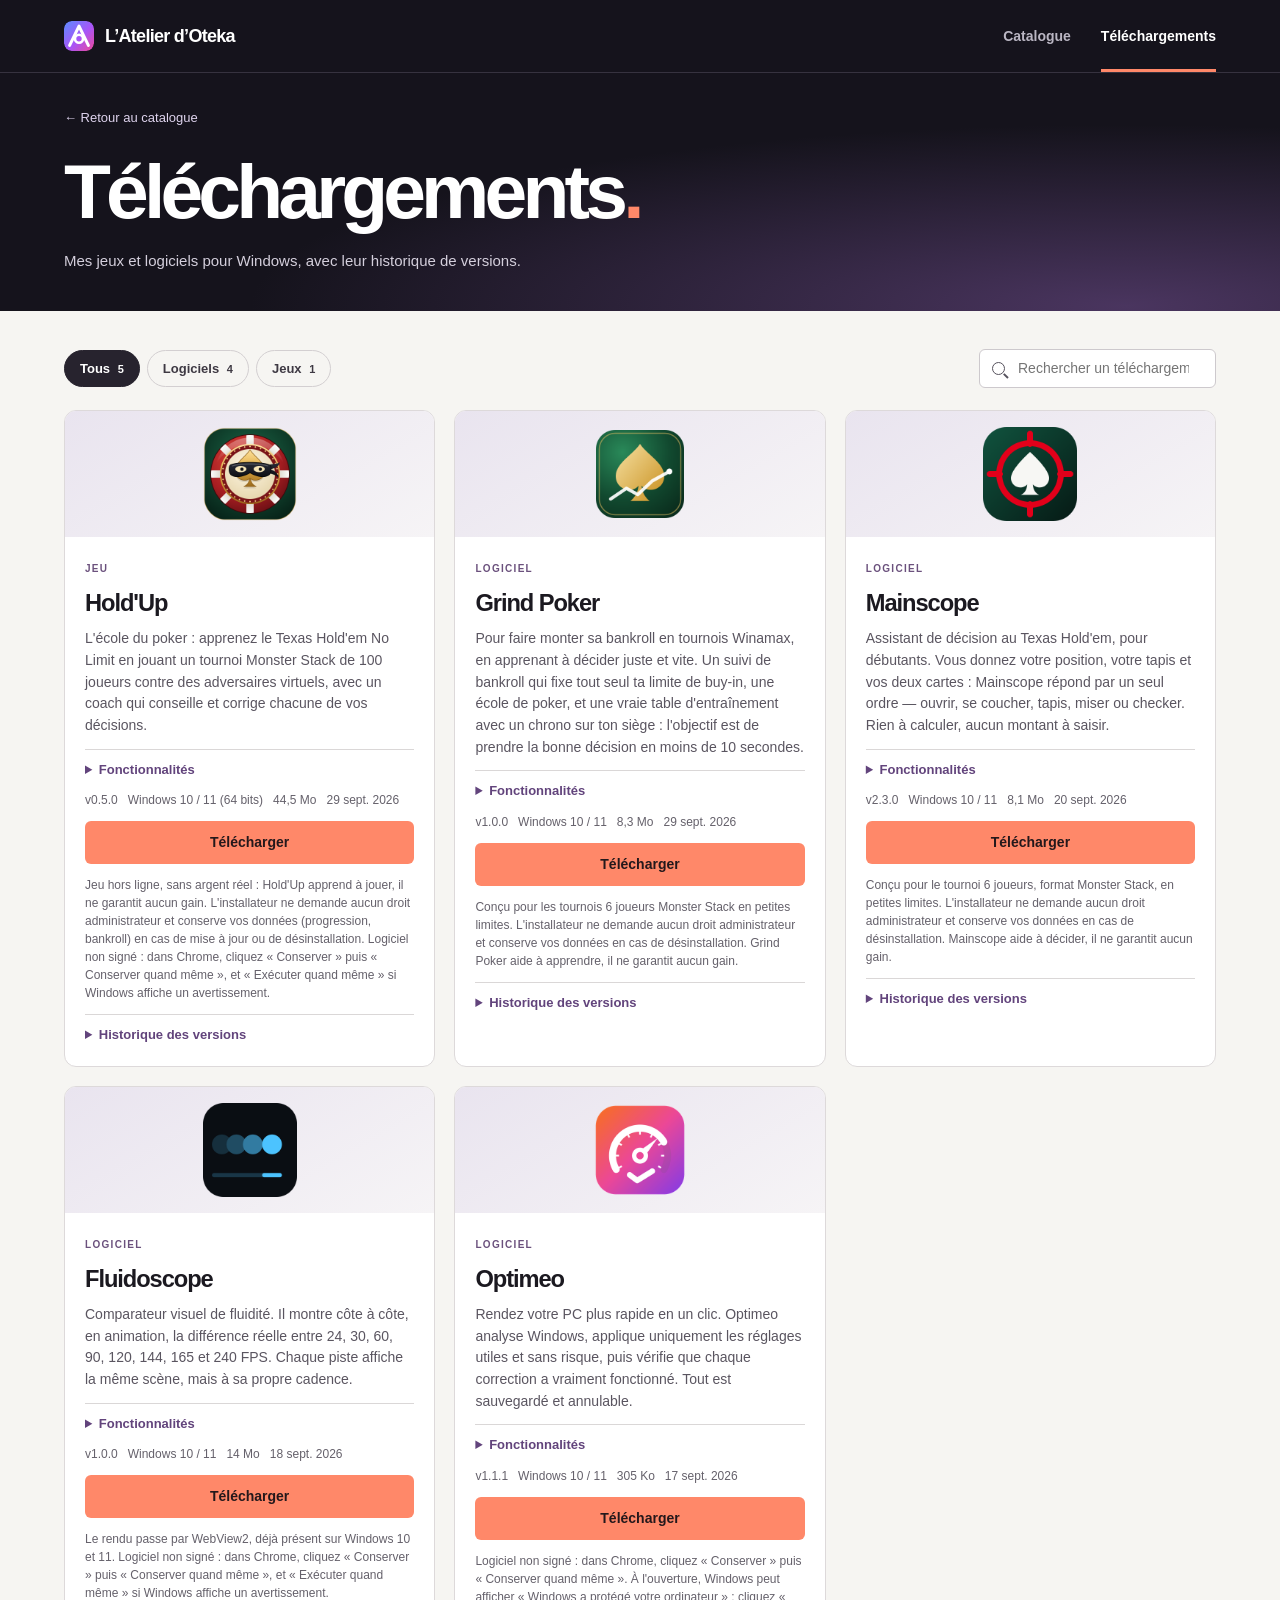
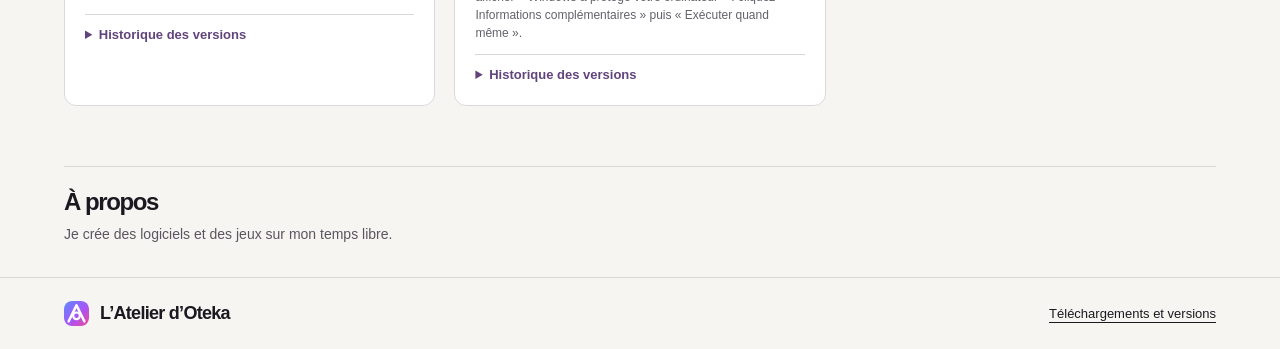
==== telechargements.html @ 525641d9 "Publier le catalogue de L’Atelier d’Oteka et la nouvelle page de téléchargements" ====
<!doctype html>
<html lang="fr">
<head>
  <meta charset="utf-8">
  <meta name="viewport" content="width=device-width,initial-scale=1">
  <meta name="description" content="Téléchargez les jeux et logiciels Windows de Franck et consultez leur historique.">
  <meta name="theme-color" content="#15131c">
  <link rel="icon" href="images/logo.svg">
  <link rel="stylesheet" href="css/atelier.css">
  <title>Téléchargements — L’Atelier d’Oteka</title>
</head>
<body><header class="top"><div class="wrap topline">
  <a class="brand" href="index.html"><img src="images/logo.svg" width="30" height="30" alt="">L’Atelier d’Oteka</a>
  <nav class="mainnav" aria-label="Navigation principale">
    <a href="index.html#catalogue">Catalogue</a>
    <a href="telechargements.html" aria-current="page">Téléchargements</a>
  </nav>
</div></header>
<main>
  <section class="download-hero"><div class="wrap"><a class="back" href="index.html#catalogue">← Retour au catalogue</a>
  <h1>Téléchargements<span class="dot">.</span></h1><p>Mes jeux et logiciels pour Windows, avec leur historique de versions.</p></div></section>
  <section class="wrap collection" id="creations" aria-label="Fichiers à télécharger">
    <div class="tools"><div class="filtres" role="group" aria-label="Filtrer par type">
          <button class="filtre actif" data-filtre="tous">Tous <span class="compteur" data-compteur="tous">0</span></button>
          <button class="filtre" data-filtre="logiciel">Logiciels <span class="compteur" data-compteur="logiciel">0</span></button>
          <button class="filtre" data-filtre="jeu">Jeux <span class="compteur" data-compteur="jeu">0</span></button>
        </div><label class="search"><span aria-hidden="true" class="lens"></span><input id="recherche" type="search" aria-label="Rechercher un téléchargement" placeholder="Rechercher un téléchargement"></label></div>
    <div id="grille" class="grille" aria-live="polite"></div><p id="vide" class="empty" hidden></p>
  </section><section class="wrap about" id="apropos"><h2>À propos</h2><p id="site-apropos"></p></section>
</main><footer><div class="wrap foot"><a class="brand" href="index.html"><img src="images/logo.svg" width="25" height="25" alt="">L’Atelier d’Oteka</a><a href="telechargements.html#creations">Téléchargements et versions</a></div></footer>
<script src="js/creations.js"></script><script src="js/app.js"></script></body></html>
---- css/atelier.css ----
:root {
  color-scheme: light;
  --paper: #f6f5f2;
  --ink: #1b1920;
  --muted: #65616b;
  --line: #dad7d7;
  --night: #15131c;
  --coral: #ff8869;
  --violet: #c7b3ff;
  --display: "Bahnschrift", "Arial", sans-serif;
  --sans: "Inter", "Segoe UI", sans-serif;
}
* { box-sizing: border-box }
html { scroll-behavior: smooth }
body { margin: 0; font: 16px/1.5 var(--sans); background: var(--paper); color: var(--ink) }
a { color: inherit }
button, input { font: inherit }
button, summary { cursor: pointer }
a:focus-visible, button:focus-visible, input:focus-visible, summary:focus-visible { outline: 3px solid #9976e9; outline-offset: 3px }
[hidden] { display: none !important }
.wrap { width: min(1240px, 90%); margin-inline: auto }
.top { color: #fff; background: var(--night); border-bottom: 1px solid #36323f }
.topline, .foot, .sectionhead, .tools, .subrow { display: flex; justify-content: space-between; align-items: center; gap: 20px }
.topline { min-height: 72px }
.brand { display: inline-flex; align-items: center; gap: 11px; text-decoration: none; font-size: 18px; font-weight: 720; letter-spacing: -.04em }
.brand img { border-radius: 8px }
.mainnav { display: flex; gap: 30px; align-self: stretch }
.mainnav a { position: relative; display: grid; place-items: center; font-size: 14px; font-weight: 550; text-decoration: none; color: #bab6c3 }
.mainnav a[aria-current], .mainnav a:hover { color: #fff }
.mainnav a[aria-current]::after { content: ""; position: absolute; left: 0; right: 0; bottom: 0; height: 3px; background: var(--coral) }
.hero { position: relative; isolation: isolate; overflow: hidden; background: #191522; color: #fff }
.hero-art { position: absolute; inset: 0 0 0 39%; z-index: -1; background: linear-gradient(90deg,#191522 0%,transparent 30%), url("../images/studio.jpg") center 53% / cover no-repeat }
.hero-inner { display: flex; align-items: center; min-height: clamp(365px,31vw,475px); padding-block: 34px 38px }
.hero-copy { position: relative }
.kicker, .meta, .badge, .device { font-size: 11px; font-weight: 700; letter-spacing: .12em; text-transform: uppercase }
.kicker { margin: 0 0 20px; display: flex; align-items: center; gap: 10px; color: #e0d8ec }
.kicker i { display: block; height: 2px; width: 26px; background: var(--coral) }
h1, h2, h3 { font-family: var(--display); margin: 0; line-height: 1.06 }
h1 { font-size: clamp(62px,6.4vw,102px); font-weight: 750; letter-spacing: -.063em }
h1 em { color: var(--violet); font-style: normal }
.intro, .download-hero p { color: #d4cfdc; line-height: 1.55; margin: 17px 0 22px; font-size: clamp(15px,1.1vw,18px) }
.action, .bouton { display: inline-flex; align-items: center; justify-content: center; gap: 22px; background: var(--coral); color: #24181b; border-radius: 6px; text-decoration: none; padding: 11px 17px; font-size: 14px; font-weight: 700 }
.action span { font-size: 18px; line-height: 1 }
.action:hover, .bouton:hover { background: #ffac94 }
.collection { padding-block: clamp(30px,3vw,48px) 60px; scroll-margin-top: 12px }
h2 { font-size: clamp(32px,3vw,48px); letter-spacing: -.06em }
.dot { color: #c75338 }
.search { display: flex; align-items: center; padding: 0 12px; gap: 10px; min-height: 39px; border: 1px solid #cdc9cd; border-radius: 6px; background: #fff }
.search:focus-within { outline: 2px solid #7854ad }
.search input { padding: 8px 0; width: 185px; max-width: 100%; min-width: 0; border: 0; background: transparent; color: var(--ink); outline: none; font-size: 14px }
.lens { position: relative; width: 13px; height: 13px; border: 1.7px solid #56525d; border-radius: 50%; margin-right: 3px }
.lens::after { content: ""; position: absolute; right: -5px; bottom: -3px; width: 6px; height: 1.7px; background: #56525d; transform: rotate(45deg) }
.bar, .filtres, .devices { display: flex; align-items: center; gap: 7px; flex-wrap: wrap }
.bar { padding-block: 22px 18px; border-bottom: 1px solid var(--line) }
.bar button, .filtre, .devices button { color: #3e3943; border: 1px solid #d3cfd1; background: transparent; border-radius: 99px; padding: 8px 15px; font-size: 13px; font-weight: 600 }
button[aria-pressed="true"], .filtre.actif { background: #27232e; border-color: #27232e; color: white }
.bar button:hover, .filtre:hover, .devices button:hover { border-color: #766b80 }
.subrow { padding-block: 12px; color: var(--muted); font-size: 13px }
.subrow p { margin: 0 }
.devices span { margin-right: 3px }
.devices button { padding: 4px 10px; font-size: 12px; border-radius: 5px }
.cards, .grille { display: grid; grid-template-columns: repeat(3,minmax(0,1fr)); gap: clamp(14px,1.5vw,24px) }
article { background: #fff; border: 1px solid #ddd9da; border-radius: 12px; overflow: hidden; min-width: 0 }
.visual { position: relative; aspect-ratio: 2.28; overflow: hidden; isolation: isolate; background: var(--tint) }
.cover { display: block; width: 100%; height: 100%; object-fit: cover }
.device { position: absolute; left: 14px; top: 13px; background: rgba(19,17,24,.87); color: #fff; border: 1px solid #ffffff47; border-radius: 4px; padding: 3px 8px; letter-spacing: .055em; font-size: 10px }
.poster { display: grid; place-items: center; background: radial-gradient(ellipse at 68% 10%,#ffffff24,transparent 55%),var(--tint) }
.poster::before, .poster::after { content: ""; position: absolute; z-index: -1; height: 200%; aspect-ratio: 1; border: 1px solid #ffffff32; border-radius: 50%; transform: rotate(-20deg) scaleX(.7) }
.poster::before { right: 38%; bottom: -140%; box-shadow: 0 0 0 20px #ffffff0d,0 0 0 45px #ffffff0a }
.poster::after { left: 40%; top: -120%; box-shadow: 0 0 0 33px #ffffff0a }
.emblem { width: 27%; max-height: 82%; object-fit: contain; filter: drop-shadow(0 7px 11px #0004) }
.lettermark { font: 720 clamp(48px,5vw,83px)/1 var(--display); letter-spacing: -.08em; color: #fff9 }
.body, .carte__corps { padding: 18px 20px 21px }
.meta, .badge { color: #6b517d; font-size: 10px; letter-spacing: .13em }
h3 { font-size: clamp(23px,1.85vw,30px); letter-spacing: -.045em; margin-top: 6px }
.body p, .carte__desc, .about p { margin: 9px 0 0; color: #5a5560; font-size: 14px; line-height: 1.55 }
.body a { display: inline-block; margin-top: 12px; color: #5e4079; font-size: 13px; font-weight: 650; text-underline-offset: 3px }
.empty { padding: 26px; background: #fff; border: 1px dashed var(--line); border-radius: 8px; text-align: center }
footer { border-top: 1px solid var(--line) }
.foot { padding-block: 22px }
.foot > a:last-child { font-size: 13px; text-underline-offset: 4px }
.download-hero { background: radial-gradient(ellipse at 88% 98%,#4a355f,transparent 55%),var(--night); color: #fff; padding: 32px 0 38px }
.download-hero h1 { font-size: clamp(36px,6vw,80px); margin-top: 22px; overflow-wrap: anywhere }
.download-hero .dot { color: var(--coral) }
.download-hero p { margin-bottom: 0 }
.back { font-size: 13px; color: #ded3ed; text-decoration: none }
.back:hover { text-decoration: underline }
.tools { margin-bottom: 22px }
.compteur { margin-left: 4px; font-size: 11px }
.carte__image { display: block; width: 100%; height: 126px; object-fit: contain; padding: 16px; background: linear-gradient(150deg,#e9e4ef,#f6f4f6) }
.carte__corps > * + * { margin-top: 12px }
.carte__infos { display: flex; flex-wrap: wrap; gap: 4px 10px; color: var(--muted); font-size: 12px }
.bouton { width: 100% }
.carte__note { font-size: 12px; color: var(--muted) }
.features, .historique { border-top: 1px solid var(--line); padding-top: 10px; font-size: 13px }
summary { width: fit-content; color: #62447c; font-weight: 650 }
.carte__points, .historique__version ul { padding-left: 18px }
.historique__liste { list-style: none; padding: 0 }
.historique__entete { display: flex; justify-content: space-between; gap: 8px; margin: 12px 0 5px }
.about { border-top: 1px solid var(--line); padding: 22px 0 32px }
.about h2 { font-size: 24px }
@media (max-width: 890px) {
  .cards, .grille { grid-template-columns: repeat(2,minmax(0,1fr)) }
  .hero-art { left: 33% }
  .hero-inner { min-height: 345px }
}
@media (max-width: 620px) {
  .wrap { width: 91% }
  .topline { gap: 5px; min-height: 59px }
  .brand { font-size: 15px; gap: 7px }
  .brand img { width: 24px; height: 24px }
  .mainnav { gap: 11px }
  .mainnav a { font-size: 12px }
  .hero { display: flex; flex-direction: column }
  .hero-art { position: relative; inset: auto; order: 2; width: 100%; height: clamp(160px,44vw,230px); background: linear-gradient(180deg,#191522 0%,transparent 25%),url("../images/studio.jpg") center 52% / cover }
  .hero-inner { min-height: 0; padding: 28px 0 2px }
  h1 { font-size: clamp(49px,12.8vw,69px); line-height: .98 }
  .kicker { margin-bottom: 12px; font-size: 10px }
  .intro { font-size: 14px; margin: 13px 0 14px }
  .action { padding: 8px 13px; font-size: 13px }
  .collection { padding-block: 26px 36px }
  .sectionhead, .tools { flex-wrap: wrap; gap: 12px }
  .sectionhead .search, .tools .search { width: 100% }
  .search input { flex: 1 }
  .bar { gap: 6px; padding-block: 14px 12px }
  .bar button, .filtre { padding: 6px 11px; font-size: 12px }
  .subrow { gap: 5px; flex-wrap: wrap; font-size: 12px }
  .devices { gap: 5px }
  .devices button { padding: 4px 8px }
  .cards, .grille { grid-template-columns: 1fr }
  .body { padding: 14px 16px 17px }
  .foot { flex-wrap: wrap; gap: 10px }
}
@media (max-width: 355px) {
  .topline { flex-wrap: wrap; align-content: center; row-gap: 3px; padding: 8px 0 }
  .mainnav a { padding-block: 3px }
}
@media (prefers-reduced-motion: reduce) { html { scroll-behavior: auto } }
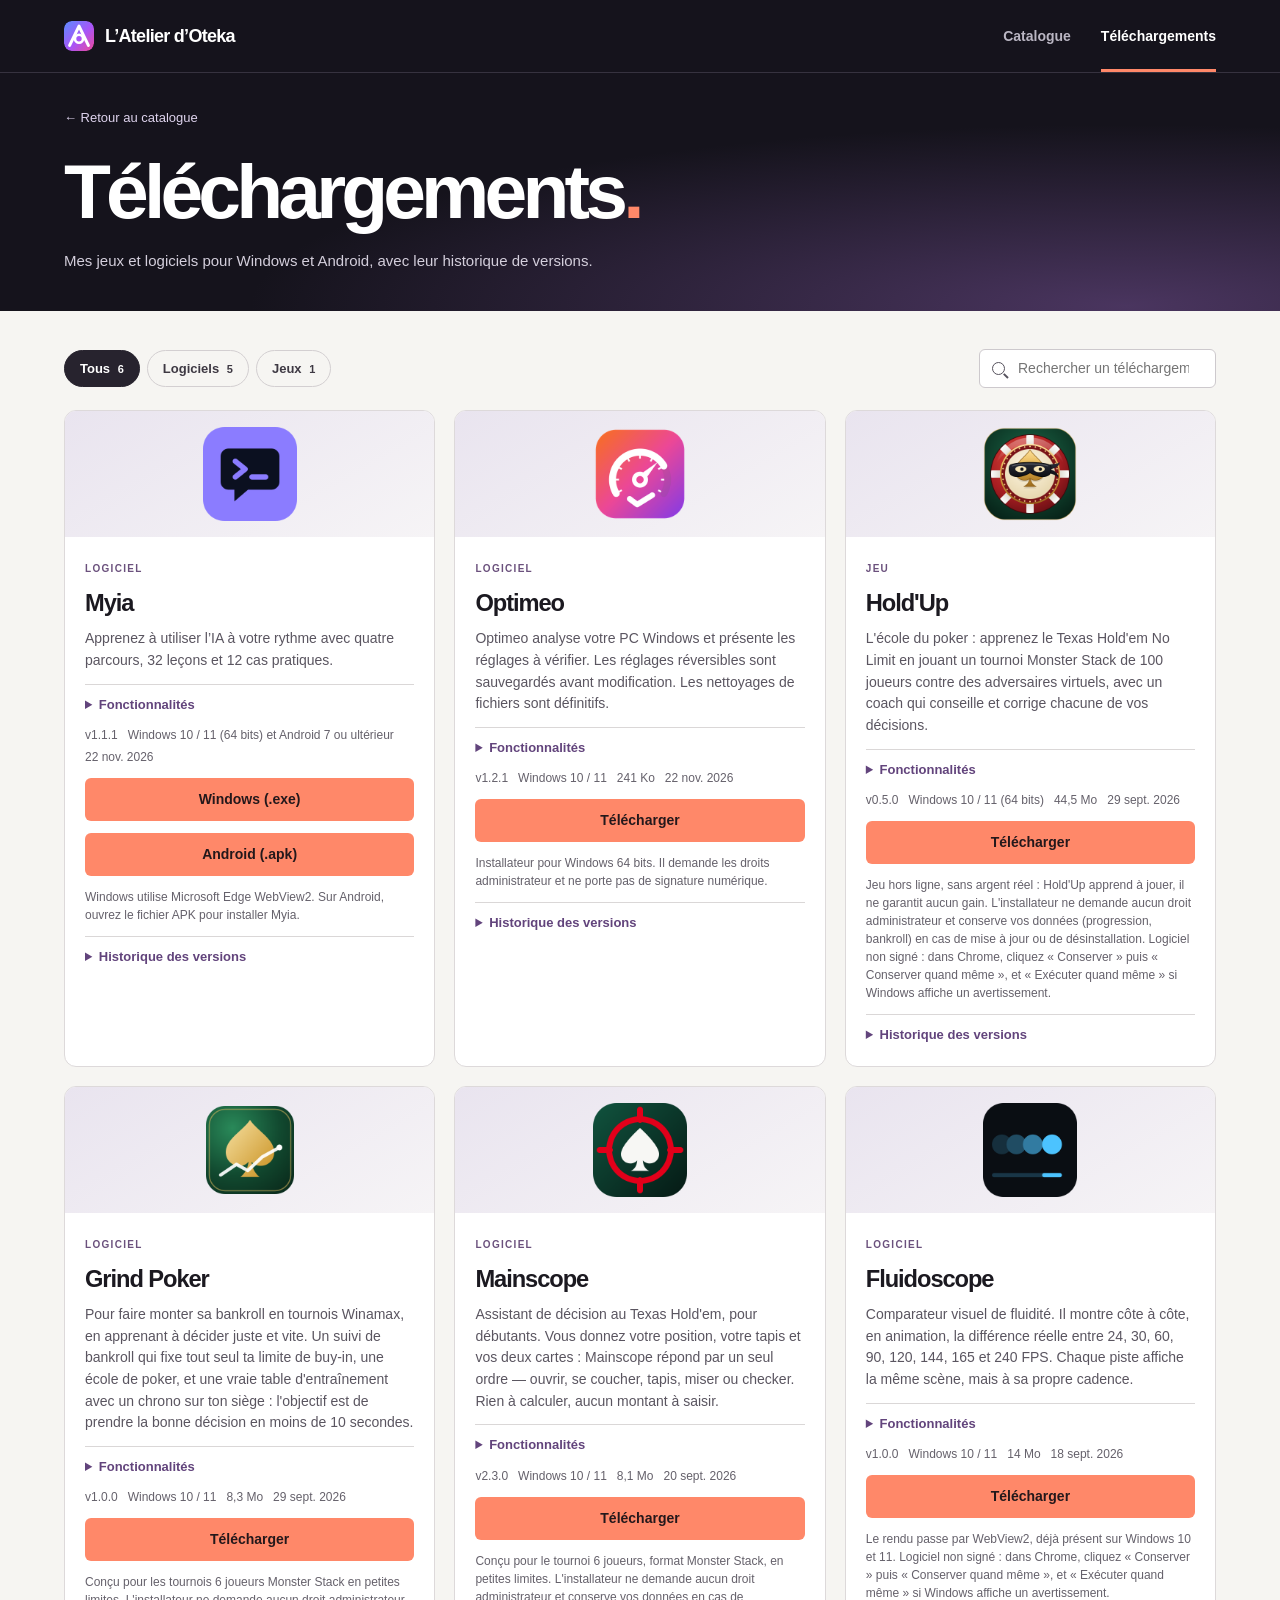
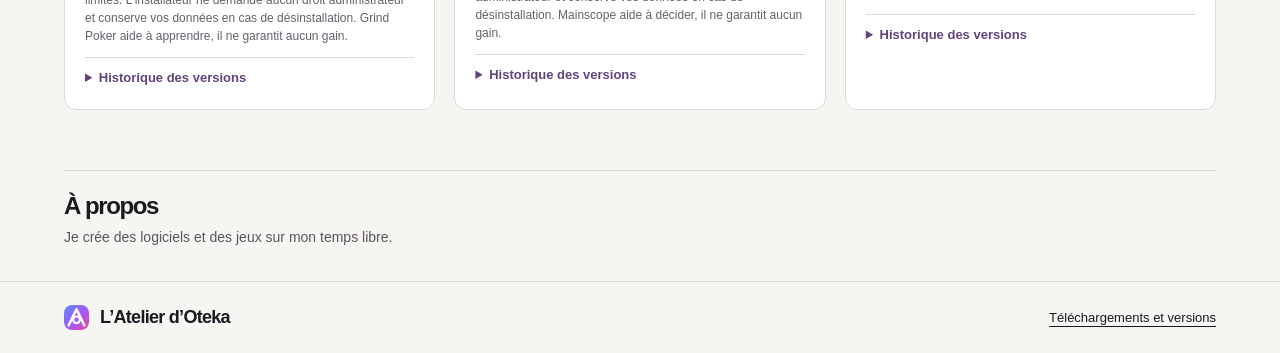
==== commit 113b23b7: "Publier Myia 1.1.1 pour Windows et Android" ====
--- a/telechargements.html
+++ b/telechargements.html
@@ -3,7 +3,7 @@
 <head>
   <meta charset="utf-8">
   <meta name="viewport" content="width=device-width,initial-scale=1">
-  <meta name="description" content="Téléchargez les jeux et logiciels Windows de Franck et consultez leur historique.">
+  <meta name="description" content="Téléchargez les jeux et logiciels de Franck pour Windows et Android et consultez leur historique.">
   <meta name="theme-color" content="#15131c">
   <link rel="icon" href="images/logo.svg">
   <link rel="stylesheet" href="css/atelier.css">
@@ -18,7 +18,7 @@
 </div></header>
 <main>
   <section class="download-hero"><div class="wrap"><a class="back" href="index.html#catalogue">← Retour au catalogue</a>
-  <h1>Téléchargements<span class="dot">.</span></h1><p>Mes jeux et logiciels pour Windows, avec leur historique de versions.</p></div></section>
+  <h1>Téléchargements<span class="dot">.</span></h1><p>Mes jeux et logiciels pour Windows et Android, avec leur historique de versions.</p></div></section>
   <section class="wrap collection" id="creations" aria-label="Fichiers à télécharger">
     <div class="tools"><div class="filtres" role="group" aria-label="Filtrer par type">
           <button class="filtre actif" data-filtre="tous">Tous <span class="compteur" data-compteur="tous">0</span></button>
